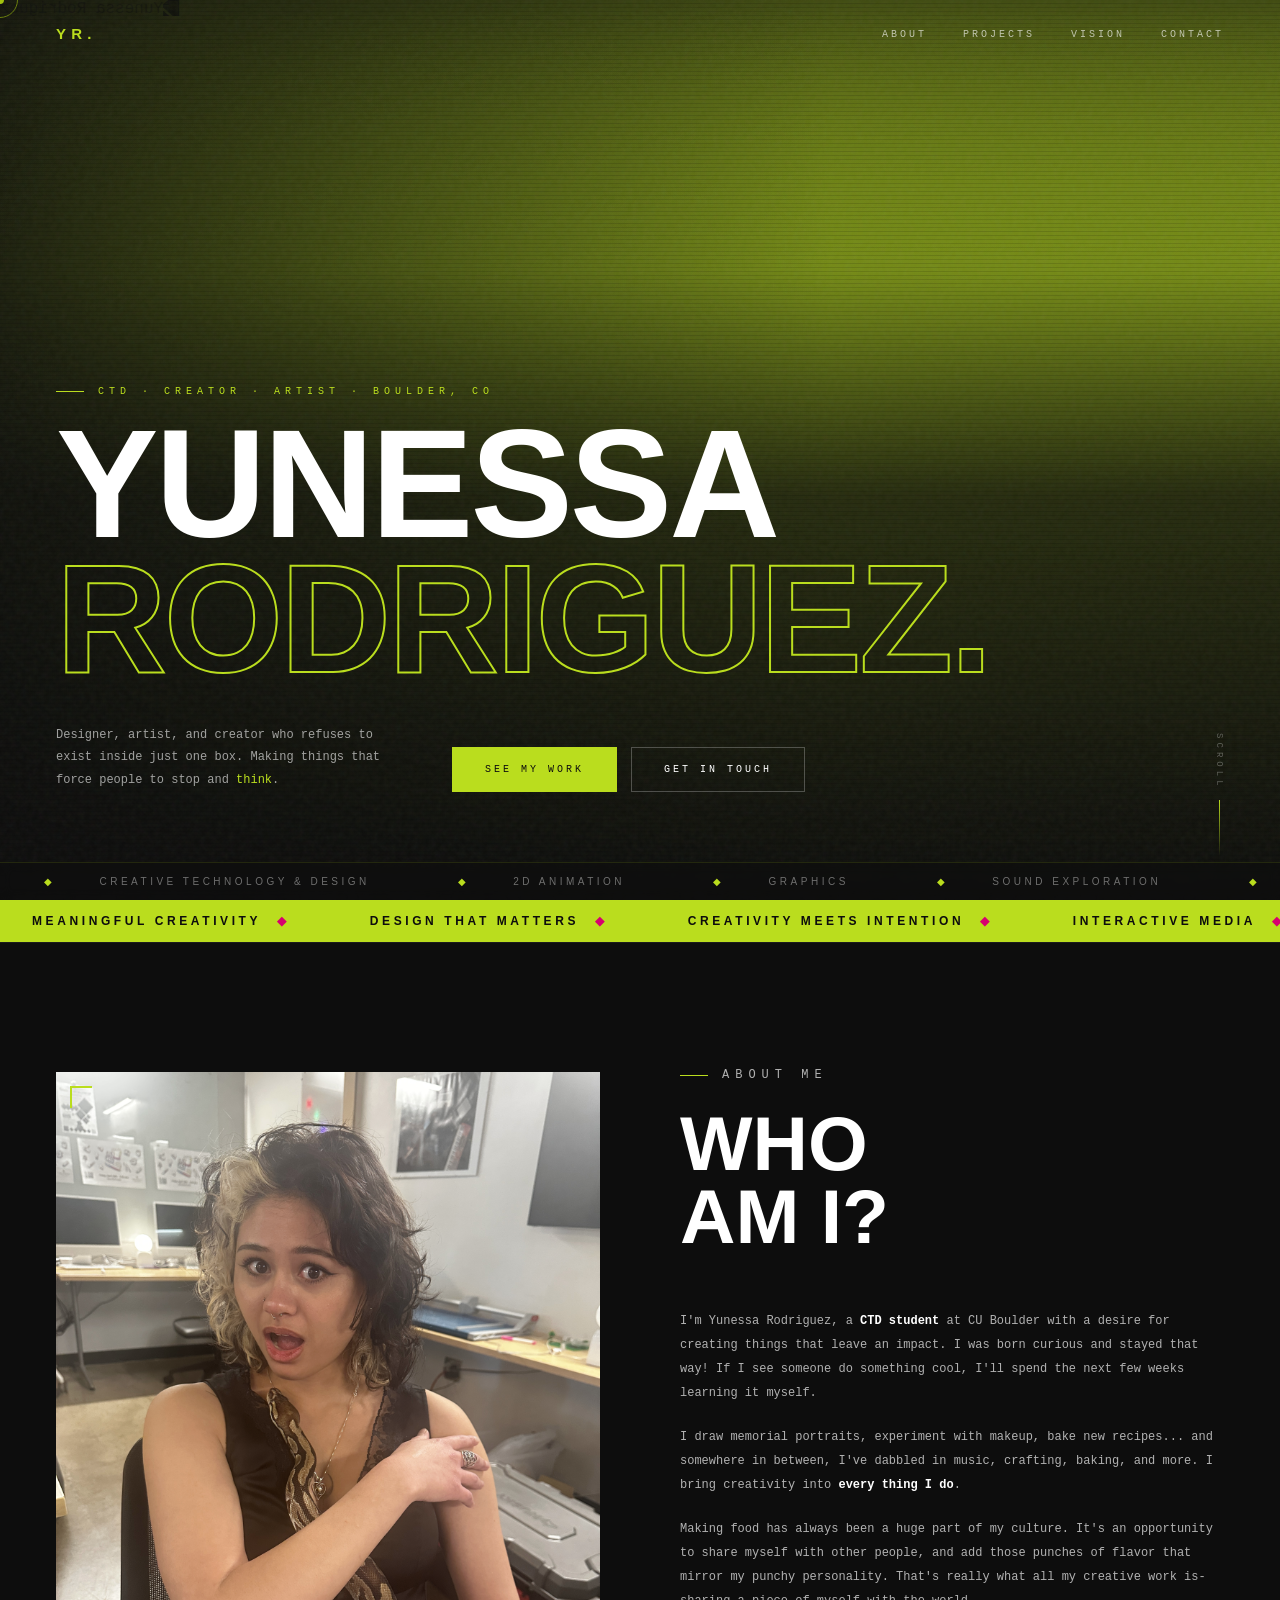
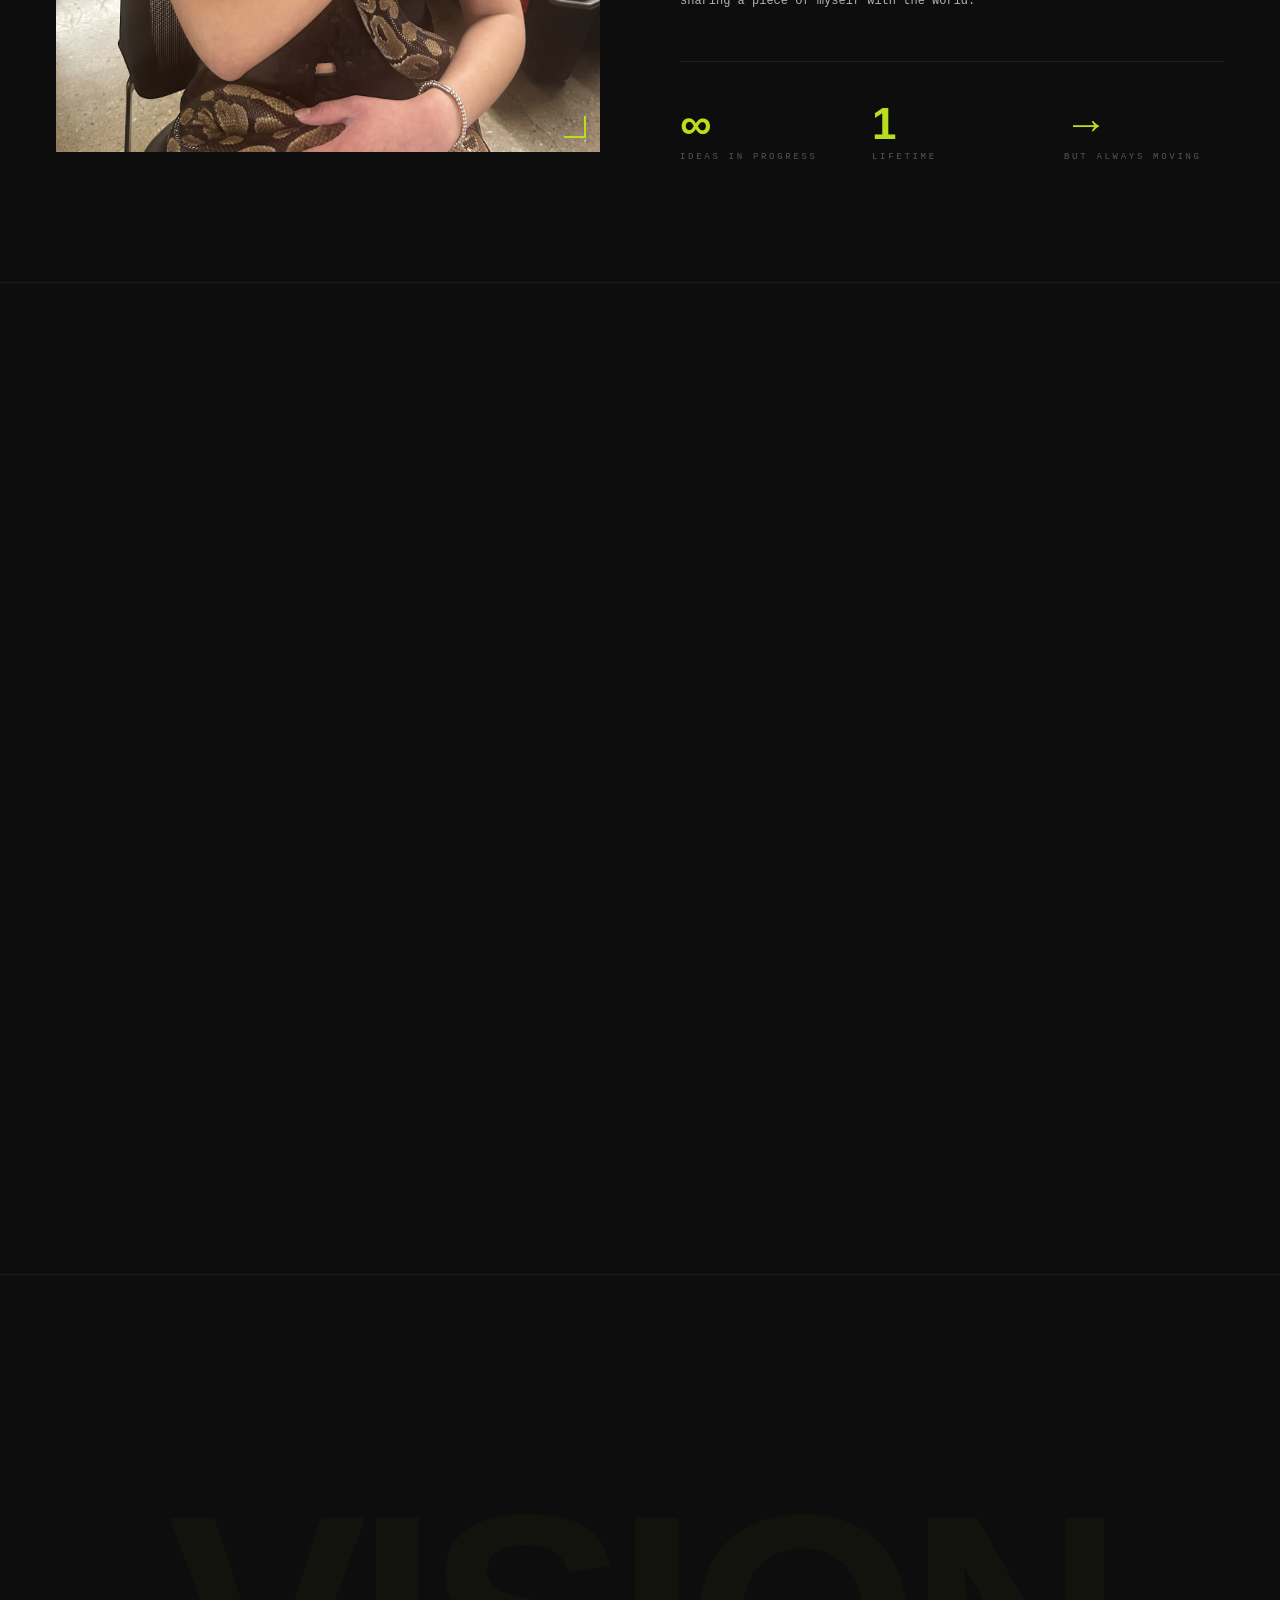
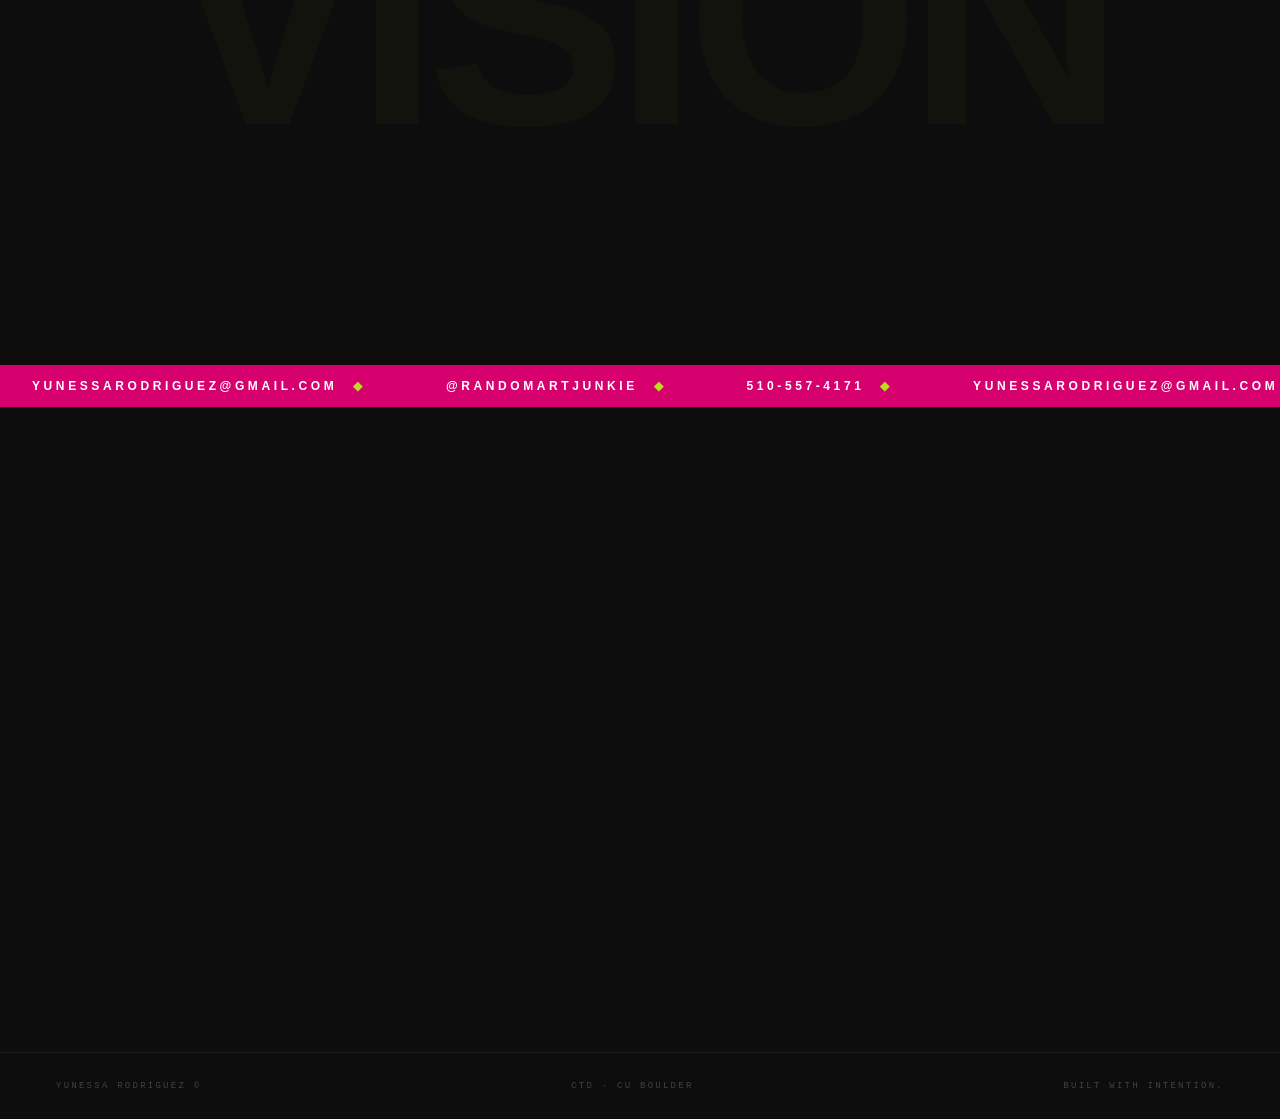
==== index.html @ cd049c71 "fix" ====
<!DOCTYPE html>
<html lang="en">
<head>
  <meta charset="UTF-8"/>
  <meta name="viewport" content="width=device-width, initial-scale=1.0"/>
  <title>YUNESSA.</title>
  <link rel="stylesheet" href="https://use.typekit.net/gbq3omn.css">
  <link rel="stylesheet" href="styles.css">
</head>
<body>

  <div class="cursor-dot" id="cursorDot"></div>
  <div class="cursor-ring" id="cursorRing"></div>

  <nav id="mainNav">
    <a href="#hero" class="nav-logo">YR.</a>
    <ul class="nav-links">
      <li><a href="#about">About</a></li>
      <li><a href="projects.html">Projects</a></li>
      <li><a href="#goals">Vision</a></li>
      <li><a href="#contact">Contact</a></li>
    </ul>
  </nav>

  <!-- HERO -->
  <section id="hero">
    <div class="hero-bg">
      <img src="me/mountain.jpeg" alt="Yunessa Rodriguez" />
    </div>
    <div class="hero-scanlines"></div>
    <div class="hero-grain"></div>
    <div class="hero-content">
      <p class="hero-eyebrow">CTD · Creator · Artist · Boulder, CO</p>
      <h1 class="hero-name">
        YUNESSA<span class="outline">RODRIGUEZ.</span>
      </h1>
      <div class="hero-sub">
        <p class="hero-desc">
          Designer, artist, and creator who refuses to exist inside just one box.
          Making things that force people to stop and <em>think</em>.
        </p>
        <div class="hero-ctas">
          <a href="#interests" class="btn btn-primary"><span>See My Work</span></a>
          <a href="#contact" class="btn btn-secondary"><span>Get In Touch</span></a>
        </div>
      </div>
    </div>
    <div class="scroll-hint">
      <span>Scroll</span>
      <div class="scroll-line"></div>
    </div>
    <div class="ticker-wrap">
      <div class="ticker">
        <span class="ticker-item"><span class="dot">◆</span>Creative Technology &amp; Design</span>
        <span class="ticker-item"><span class="dot">◆</span>2D Animation</span>
        <span class="ticker-item"><span class="dot">◆</span>Graphics</span>
        <span class="ticker-item"><span class="dot">◆</span>Sound Exploration</span>
        <span class="ticker-item"><span class="dot">◆</span>3D Modeling</span>
        <span class="ticker-item"><span class="dot">◆</span>Digital Art</span>
        <span class="ticker-item"><span class="dot">◆</span>Traditional Art</span>
        <span class="ticker-item"><span class="dot">◆</span>Web Design</span>
        <span class="ticker-item"><span class="dot">◆</span>Creative Technology &amp; Design</span>
        <span class="ticker-item"><span class="dot">◆</span>2D Animation</span>
        <span class="ticker-item"><span class="dot">◆</span>Graphics</span>
        <span class="ticker-item"><span class="dot">◆</span>Sound Exploration</span>
        <span class="ticker-item"><span class="dot">◆</span>3D Modeling</span>
        <span class="ticker-item"><span class="dot">◆</span>Digital Art</span>
        <span class="ticker-item"><span class="dot">◆</span>Traditional Art</span>
        <span class="ticker-item"><span class="dot">◆</span>Web Design</span>
      </div>
    </div>
  </section>

  <!-- MARQUEE -->
  <div class="marquee-divider">
    <div class="marquee-track">
      <span class="marquee-item">Meaningful Creativity<span class="sep">◆</span></span>
      <span class="marquee-item">Design that Matters<span class="sep">◆</span></span>
      <span class="marquee-item">Creativity meets Intention<span class="sep">◆</span></span>
      <span class="marquee-item">Interactive Media<span class="sep">◆</span></span>
      <span class="marquee-item">Art with Purpose<span class="sep">◆</span></span>
      <span class="marquee-item">Create, Iterate, Impact<span class="sep">◆</span></span>
      <span class="marquee-item">Meaningful Creativity<span class="sep">◆</span></span>
      <span class="marquee-item">Design that Matters<span class="sep">◆</span></span>
      <span class="marquee-item">Creativity meets Intention<span class="sep">◆</span></span>
      <span class="marquee-item">Interactive Media<span class="sep">◆</span></span>
      <span class="marquee-item">Art with Purpose<span class="sep">◆</span></span>
      <span class="marquee-item">Create, Iterate, Impact<span class="sep">◆</span></span>
    </div>
  </div>

  <!-- ABOUT -->
  <section id="about">
    <div class="about-image-wrap reveal">
      <img src="me/snake.JPG" alt="Yunessa with snake" />
    </div>
    <div class="about-content">
      <p class="section-label reveal">About Me</p>
      <h2 class="section-title reveal">WHO<br>AM I?</h2>
      <p class="reveal reveal-d1">
        I'm Yunessa Rodriguez, a <strong>CTD student</strong> at CU Boulder with a desire for
        creating things that leave an impact. I was born curious and stayed that way! If I see
        someone do something cool, I'll spend the next few weeks learning it myself.
      </p>
      <p class="reveal reveal-d2">
        I draw memorial portraits, experiment with makeup, bake new recipes... and somewhere in
        between, I've dabbled in music, crafting, baking, and more. I bring
        creativity into <strong>every thing I do</strong>.
      </p>
      <p class="reveal reveal-d3">
        Making food has always been a huge part of my culture. It's an opportunity to share myself with
        other people, and add those punches of flavor that mirror my punchy personality. That's really what all my creative work is- sharing a piece of myself
        with the world.
      </p>
      <div class="stat-row reveal reveal-d4">
        <div class="stat"><div class="stat-num">∞</div><div class="stat-label">Ideas in Progress</div></div>
        <div class="stat"><div class="stat-num">1</div><div class="stat-label">Lifetime</div></div>
        <div class="stat"><div class="stat-num">→</div><div class="stat-label">But Always Moving</div></div>
      </div>
    </div>
  </section>

  <!-- INTERESTS -->
  <section id="interests">
    <p class="section-label reveal">Interests &amp; Work</p>
    <h2 class="section-title reveal">WHAT<br>I DO.</h2>
  </section>
  <div class="interests-grid">
    <div class="interest-card wide reveal">
      <img src="me/mountain.jpeg" alt="Hiking" />
      <span class="interest-num">01</span>
      <div class="interest-overlay">
        <span class="interest-tag">Outdoors</span>
        <div class="interest-title">Outdoor &amp; Exploration</div>
        <div class="interest-desc">Living in Colorado makes it impossible not to love the outdoors. Always finding new trails and hidden spots.</div>
      </div>
    </div>
    <div class="interest-card reveal reveal-d1">
      <img src="projects/polaroid-portrait.jpeg" alt="Portrait" />
      <span class="interest-num">02</span>
      <div class="interest-overlay">
        <span class="interest-tag">Fine Art</span>
        <div class="interest-title">Visual Art &amp; Painting</div>
        <div class="interest-desc">I draw memorial portraits. I love bringing back the living presence of those who are gone, captured detail by detail.</div>
      </div>
    </div>
    <div class="interest-card reveal">
      <img src="projects/floating.jpg" alt="Design" />
      <span class="interest-num">03</span>
      <div class="interest-overlay">
        <span class="interest-tag">Creative Technology</span>
        <div class="interest-title">Design &amp; CTD</div>
        <div class="interest-desc">CTD isn't just about creation, it's also about impact. That combination is exactly what drives me forward.</div>
      </div>
    </div>
    <div class="interest-card wide reveal reveal-d1">
      <img src="projects/Snowflakes.jpg" alt="Everything else" />
      <span class="interest-num">04</span>
      <div class="interest-overlay">
        <span class="interest-tag">All The Fun Stuff</span>
        <div class="interest-title">Everything Else</div>
        <div class="interest-desc">Best believe if my task is to create the perfect cookie, I will research every ingredient and what they do 
          to get it just right. (Which I did)</div>
      </div>
    </div>
  </div>

  <!-- GOALS -->
  <section id="goals">
    <div class="goals-watermark">VISION</div>
    <div class="goals-inner">
      <div>
        <p class="section-label reveal">Vision &amp; Goals</p>
        <h2 class="goals-quote reveal"><em>Create</em><br>things<br>that make<br>people<br><em>think.</em></h2>
      </div>
      <div>
        <div class="accordion reveal reveal-d1">
          <div class="acc-item open">
            <div class="acc-header" onclick="toggleAcc(this)">
              <span class="acc-title">What Even is Success?</span>
              <span class="acc-icon">+</span>
            </div>
            <div class="acc-body">
              <div class="acc-body-inner">
                Since I was young, I struggled heavily with my mental health. Goal setting felt
                impossible when I couldn't even picture the next day. Living in that headspace forced
                me to make <strong>smaller goals for myself every day</strong> rather than trying to piece
                together the bigger picture. Slowly the picture starts to form itself, much like my art.
              </div>
            </div>
          </div>
          <div class="acc-item">
            <div class="acc-header" onclick="toggleAcc(this)">
              <span class="acc-title">Proving What's Possible</span>
              <span class="acc-icon">+</span>
            </div>
            <div class="acc-body">
              <div class="acc-body-inner">
                I recognize there are millions of people on the same boat as me. More than anything,
                I want to prove that we are <strong>capable of being more</strong> than how our health
                defines us. Our stories are worth telling, and our work deserves to be seen.
              </div>
            </div>
          </div>
          <div class="acc-item">
            <div class="acc-header" onclick="toggleAcc(this)">
              <span class="acc-title">Why CTD?</span>
              <span class="acc-icon">+</span>
            </div>
            <div class="acc-body">
              <div class="acc-body-inner">
                I want to <em>create</em> anything and everything in this lifetime that forces people
                to turn their head for a moment and <em>think</em>. CTD has the perfect framework of a
                strong focus on both creation <strong>and impact</strong>. I can't picture only doing
                one thing during this lifetime, and I don't have to.
              </div>
            </div>
          </div>
        </div>
        <div class="goals-cta reveal reveal-d2">
          <a href="#contact" class="btn btn-primary"><span>Let's Connect</span></a>
          <a href="projects.html" class="btn btn-secondary"><span>See My Work</span></a>
        </div>
      </div>
    </div>
  </section>

  <!-- MARQUEE PINK -->
  <div class="marquee-divider pink">
    <div class="marquee-track">
      <span class="marquee-item">yunessarodriguez@gmail.com<span class="sep">◆</span></span>
      <span class="marquee-item">@randomartjunkie<span class="sep">◆</span></span>
      <span class="marquee-item">510-557-4171<span class="sep">◆</span></span>
      <span class="marquee-item">yunessarodriguez@gmail.com<span class="sep">◆</span></span>
      <span class="marquee-item">@randomartjunkie<span class="sep">◆</span></span>
      <span class="marquee-item">510-557-4171<span class="sep">◆</span></span>
    </div>
  </div>

  <!-- CONTACT -->
  <section id="contact">
    <p class="section-label reveal" style="justify-content:center;">Let's Talk</p>
    <h2 class="contact-big reveal">GET IN<br><span>TOUCH.</span></h2>
    <div class="contact-links">
      <a href="https://www.instagram.com/randomartjunkie/" class="contact-link reveal">
        <div class="contact-icon">IG</div>
        @randomartjunkie
      </a>
      <a href="mailto:yunessarodriguez@gmail.com" class="contact-link reveal reveal-d1">
        <div class="contact-icon">✉</div>
        Email Me
      </a>
      <a href="tel:5105574171" class="contact-link reveal reveal-d2">
        <div class="contact-icon">☎</div>
        510-557-4171
      </a>
    </div>
  </section>

  <!-- LIGHTBOX -->
  <div class="lightbox" id="lightbox">
    <div class="lightbox-close" id="lightboxClose">✕</div>
    <img id="lightboxImg" class="lightbox-media" src="" alt="" style="display:none;" />
    <video id="lightboxVid" class="lightbox-video" style="display:none;" playsinline controls></video>
    <div class="lightbox-caption" id="lightboxCaption"></div>
    <button class="lightbox-sound" id="lightboxSound">🔇 Muted</button>
  </div>

  <footer>
    <span>Yunessa Rodriguez ©</span>
    <span>CTD · CU Boulder</span>
    <span>Built with intention.</span>
  </footer>

  <script>
    const dot=document.getElementById('cursorDot'), ring=document.getElementById('cursorRing');
    let mx=0,my=0,rx=0,ry=0;
    document.addEventListener('mousemove',e=>{mx=e.clientX;my=e.clientY;dot.style.left=mx+'px';dot.style.top=my+'px';});
    (function animRing(){rx+=(mx-rx)*0.11;ry+=(my-ry)*0.11;ring.style.left=rx+'px';ring.style.top=ry+'px';requestAnimationFrame(animRing);})();
    document.querySelectorAll('a,button,.interest-card,.acc-header').forEach(el=>{
      el.addEventListener('mouseenter',()=>ring.classList.add('hover'));
      el.addEventListener('mouseleave',()=>ring.classList.remove('hover'));
    });
    const nav=document.getElementById('mainNav');
    window.addEventListener('scroll',()=>nav.classList.toggle('scrolled',scrollY>60),{passive:true});
    const obs=new IntersectionObserver(entries=>{
      entries.forEach(e=>{if(e.isIntersecting){e.target.classList.add('visible');obs.unobserve(e.target);}});
    },{threshold:0.1});
    document.querySelectorAll('.reveal').forEach(el=>obs.observe(el));
    function toggleAcc(header){
      const item=header.parentElement, wasOpen=item.classList.contains('open');
      document.querySelectorAll('.acc-item.open').forEach(i=>i.classList.remove('open'));
      if(!wasOpen)item.classList.add('open');
    }
    // ── Lightbox ──
    const lightbox=document.getElementById('lightbox');
    const lightboxImg=document.getElementById('lightboxImg');
    const lightboxVid=document.getElementById('lightboxVid');
    const lightboxCaption=document.getElementById('lightboxCaption');
    const lightboxSound=document.getElementById('lightboxSound');

    function openLightboxImg(src,label){
      lightboxImg.src=src; lightboxImg.style.display='block';
      lightboxVid.style.display='none'; lightboxVid.pause();
      lightboxSound.classList.remove('visible');
      lightboxCaption.textContent=label||'';
      lightbox.classList.add('open'); document.body.style.overflow='hidden';
    }
    function openLightboxVideo(src,label){
      lightboxVid.src=src; lightboxVid.muted=true;
      lightboxVid.style.display='block'; lightboxVid.play();
      lightboxImg.style.display='none';
      lightboxSound.classList.add('visible');
      lightboxSound.textContent='🔇 Muted';
      lightboxCaption.textContent=label||'';
      lightbox.classList.add('open'); document.body.style.overflow='hidden';
    }
    function closeLightbox(){
      lightbox.classList.remove('open');
      lightboxVid.pause(); lightboxVid.src=''; lightboxImg.src='';
      document.body.style.overflow='';
    }
    lightboxSound.addEventListener('click',e=>{
      e.stopPropagation();
      lightboxVid.muted=!lightboxVid.muted;
      lightboxSound.textContent=lightboxVid.muted?'🔇 Muted':'🔊 Sound On';
    });

    // interest cards
    document.querySelectorAll('.interest-card').forEach(card=>{
      card.addEventListener('click',()=>{
        const img=card.querySelector('img');
        const label=card.querySelector('.interest-title')?.textContent||'';
        if(img) openLightboxImg(img.src, label);
      });
    });

    document.getElementById('lightboxClose').addEventListener('click',closeLightbox);
    lightbox.addEventListener('click',e=>{if(e.target===lightbox)closeLightbox();});
    document.addEventListener('keydown',e=>{if(e.key==='Escape')closeLightbox();});

    document.addEventListener('mousemove',e=>{
      const g=document.querySelector('.hero-grain');
      if(!g)return;
      g.style.transform=`translate(${(e.clientX/innerWidth-0.5)*14}px,${(e.clientY/innerHeight-0.5)*14}px)`;
    });
  </script>
</body>
</html>
---- styles.css ----
/* ═══════════════════════════════════════
   YUNESSA RODRIGUEZ — PORTFOLIO STYLES
   styles.css
═══════════════════════════════════════ */

:root {
  --acid: #badd1e;
  --pink: #D7006F;
  --blue: #1E1EFA;
  --black: #0D0D0D;
  --white: #FFFFFF;
}

*, *::before, *::after { box-sizing: border-box; margin: 0; padding: 0; }
html { scroll-behavior: smooth; }

body {
  background: var(--black);
  color: var(--white);
  font-family: "fantabular-sans-mvb", monospace;
  font-weight: 400;
  cursor: none;
  overflow-x: hidden;
}

/* ══════════════════════════════
   CURSOR
══════════════════════════════ */
.cursor-dot {
  width: 8px; height: 8px;
  background: var(--acid); border-radius: 50%;
  position: fixed; top: 0; left: 0;
  pointer-events: none; z-index: 9999;
  transform: translate(-50%,-50%);
  mix-blend-mode: difference;
}
.cursor-ring {
  width: 36px; height: 36px;
  border: 1.5px solid var(--acid); border-radius: 50%;
  position: fixed; top: 0; left: 0;
  pointer-events: none; z-index: 9998;
  transform: translate(-50%,-50%);
  transition: width 0.3s, height 0.3s, border-color 0.2s, opacity 0.2s;
  opacity: 0.6;
  mix-blend-mode: difference;
}
.cursor-ring.hover { width: 64px; height: 64px; border-color: var(--pink); opacity: 1; }

/* ══════════════════════════════
   NAV
══════════════════════════════ */
nav {
  position: fixed; top: 0; left: 0; right: 0; z-index: 200;
  display: flex; justify-content: space-between; align-items: center;
  padding: 24px 56px;
  transition: background 0.4s, padding 0.3s;
}
nav.scrolled {
  background: rgba(13,13,13,0.92);
  backdrop-filter: blur(14px);
  padding: 14px 56px;
  border-bottom: 1px solid rgba(186,221,30,0.1);
}
.nav-logo {
  font-family: kallisto, sans-serif; font-weight: 900; font-size: 15px;
  letter-spacing: 0.35em; color: var(--acid); text-decoration: none; text-transform: uppercase;
}
.nav-links { display: flex; gap: 36px; list-style: none; }
.nav-links a {
  color: rgba(255,255,255,0.65); text-decoration: none;
  font-size: 10px; letter-spacing: 0.3em; text-transform: uppercase;
  position: relative; transition: color 0.2s; padding-bottom: 4px;
}
.nav-links a::after {
  content: ''; position: absolute; bottom: 0; left: 0;
  width: 0; height: 1px; background: var(--acid); transition: width 0.3s;
}
.nav-links a:hover,
.nav-links a.active { color: var(--acid); }
.nav-links a:hover::after,
.nav-links a.active::after { width: 100%; }

/* ══════════════════════════════
   SHARED SECTION ELEMENTS
══════════════════════════════ */
.section-label {
  font-size: 9px; letter-spacing: 0.5em; text-transform: uppercase;
  color: var(--acid); margin-bottom: 16px;
  display: flex; align-items: center; gap: 14px;
}
.section-label::before {
  content: ''; width: 28px; height: 1px; background: var(--acid); display: block;
}
.section-title {
  font-family: kallisto, sans-serif;
  font-size: clamp(42px, 6vw, 80px);
  font-weight: 900; line-height: 0.95; text-transform: uppercase; margin-bottom: 56px;
}

/* ══════════════════════════════
   MARQUEE
══════════════════════════════ */
.marquee-divider { overflow: hidden; padding: 14px 0; background: var(--acid); }
.marquee-divider.pink { background: var(--pink); }
.marquee-track { display: flex; width: max-content; animation: ticker 14s linear infinite; }
.marquee-divider.pink .marquee-track { animation-direction: reverse; }
.marquee-item {
  font-family: kallisto, sans-serif; font-size: 12px; font-weight: 900;
  letter-spacing: 0.3em; text-transform: uppercase; color: var(--black);
  padding: 0 32px; white-space: nowrap;
}
.marquee-divider.pink .marquee-item { color: var(--white); }
.marquee-item .sep { color: var(--pink); margin: 0 16px; }
.marquee-divider.pink .marquee-item .sep { color: var(--acid); }

/* ══════════════════════════════
   BUTTONS
══════════════════════════════ */
.btn {
  font-family: "fantabular-sans-mvb", monospace; font-size: 10px;
  letter-spacing: 0.3em; text-transform: uppercase; text-decoration: none;
  padding: 16px 32px; border: 1px solid; transition: all 0.3s ease;
  display: inline-block; position: relative; overflow: hidden;
}
.btn::before {
  content: ''; position: absolute; inset: 0;
  transform: translateX(-101%); transition: transform 0.3s ease;
}
.btn:hover::before { transform: translateX(0); }
.btn span { position: relative; z-index: 1; }
.btn-primary { background: var(--acid); color: var(--black); border-color: var(--acid); }
.btn-primary::before { background: var(--pink); }
.btn-primary:hover { color: var(--white); border-color: var(--pink); }
.btn-secondary { background: transparent; color: var(--white); border-color: rgba(255,255,255,0.25); }
.btn-secondary::before { background: rgba(255,255,255,0.06); }
.btn-secondary:hover { border-color: rgba(255,255,255,0.5); }
.btn-outline { background: transparent; color: var(--white); border-color: rgba(255,255,255,0.25); }
.btn-outline::before { background: rgba(255,255,255,0.05); }
.btn-outline:hover { border-color: rgba(255,255,255,0.5); }

/* ══════════════════════════════
   FOOTER
══════════════════════════════ */
footer {
  border-top: 1px solid rgba(255,255,255,0.06); padding: 28px 56px;
  display: flex; justify-content: space-between; align-items: center;
  font-size: 9px; letter-spacing: 0.25em; text-transform: uppercase;
  color: rgba(255,255,255,0.22);
}

/* ══════════════════════════════
   SCROLL REVEAL
══════════════════════════════ */
.reveal { opacity: 0; transform: translateY(36px); transition: opacity 0.75s ease, transform 0.75s ease; }
.reveal.visible { opacity: 1; transform: none; }
.reveal-d1 { transition-delay: 0.1s; }
.reveal-d2 { transition-delay: 0.2s; }
.reveal-d3 { transition-delay: 0.3s; }
.reveal-d4 { transition-delay: 0.4s; }

/* ══════════════════════════════
   KEYFRAMES
══════════════════════════════ */
@keyframes fadeUp {
  from { opacity: 0; transform: translateY(28px); }
  to   { opacity: 1; transform: none; }
}
@keyframes fadeIn { from { opacity: 0; } to { opacity: 1; } }
@keyframes ticker { from { transform: translateX(0); } to { transform: translateX(-50%); } }

/* ══════════════════════════════
   HERO
══════════════════════════════ */
#hero { position: relative; width: 100%; height: 100vh; overflow: hidden; }

.hero-bg { position: absolute; inset: 0; z-index: 0; isolation: isolate; }

.hero-bg img {
  width: 100%; height: 100%;
  object-fit: cover; object-position: center top;
  animation: heroZoom 12s ease forwards;
  filter: grayscale(100%) brightness(0.55) contrast(1.1);
  transform: scaleX(-1) scale(1.06);
}
@keyframes heroZoom {
  from { transform: scaleX(-1) scale(1.08); }
  to   { transform: scaleX(-1) scale(1.0); }
}

/* green duotone */
.hero-bg::before {
  content: ''; position: absolute; inset: 0; z-index: 1;
  background: var(--acid);
  mix-blend-mode: multiply;
  pointer-events: none;
}
/* dark gradients */
.hero-bg::after {
  content: ''; position: absolute; inset: 0; z-index: 2;
  background:
    linear-gradient(to top,   rgba(13,13,13,1.0) 0%, rgba(13,13,13,0.85) 45%, rgba(13,13,13,0.4) 70%, transparent 100%),
    linear-gradient(to right, rgba(13,13,13,0.85) 0%, transparent 65%),
    linear-gradient(to bottom,rgba(13,13,13,0.7)  0%, transparent 30%);
  pointer-events: none;
}

.hero-scanlines {
  position: absolute; inset: 0; z-index: 3; pointer-events: none;
  background: repeating-linear-gradient(
    to bottom, transparent 0, transparent 3px, rgba(0,0,0,0.12) 3px, rgba(0,0,0,0.12) 4px
  );
}
.hero-grain {
  position: absolute; inset: -40px; z-index: 3; pointer-events: none; opacity: 0.045;
  background-image: url("data:image/svg+xml,%3Csvg viewBox='0 0 200 200' xmlns='http://www.w3.org/2000/svg'%3E%3Cfilter id='n'%3E%3CfeTurbulence type='fractalNoise' baseFrequency='0.85' numOctaves='4' stitchTiles='stitch'/%3E%3C/filter%3E%3Crect width='100%25' height='100%25' filter='url(%23n)'/%3E%3C/svg%3E");
  animation: grainShift 0.6s steps(1) infinite;
}
@keyframes grainShift {
  0%  { transform: translate(0,0); }
  25% { transform: translate(-3%,-2%); }
  50% { transform: translate(2%,3%); }
  75% { transform: translate(3%,-1%); }
}

.hero-content {
  position: relative; z-index: 10; height: 100%;
  display: flex; flex-direction: column; justify-content: flex-end;
  padding: 0 56px 108px; max-width: 980px;
}
.hero-eyebrow {
  font-size: 10px; letter-spacing: 0.5em; text-transform: uppercase;
  color: var(--acid); margin-bottom: 20px;
  opacity: 0; animation: fadeUp 0.8s ease 0.3s forwards;
  display: flex; align-items: center; gap: 14px;
}
.hero-eyebrow::before { content: ''; width: 28px; height: 1px; background: var(--acid); display: block; }
.hero-name {
  font-family: kallisto, sans-serif;
  font-size: clamp(80px, 12vw, 156px);
  font-weight: 900; line-height: 0.88; text-transform: uppercase;
  color: var(--white); opacity: 0; animation: fadeUp 0.9s ease 0.5s forwards;
  letter-spacing: -0.02em;
}
.hero-name .outline {
  display: block;
  -webkit-text-stroke: 2px var(--acid);
  color: transparent;
  transition: color 0.4s, -webkit-text-stroke 0.4s;
}
.hero-name .outline:hover { color: var(--acid); -webkit-text-stroke: 2px transparent; }
.hero-sub {
  display: flex; align-items: flex-end; gap: 56px; margin-top: 36px;
  opacity: 0; animation: fadeUp 0.8s ease 0.8s forwards;
}
.hero-desc { font-size: 12px; line-height: 1.9; max-width: 340px; color: rgba(255,255,255,0.6); }
.hero-desc em { color: var(--acid); font-style: normal; }
.hero-ctas { display: flex; gap: 14px; flex-shrink: 0; }

.scroll-hint {
  position: absolute; bottom: 44px; right: 56px; z-index: 10;
  display: flex; flex-direction: column; align-items: center; gap: 10px;
  opacity: 0; animation: fadeIn 1s ease 1.5s forwards;
}
.scroll-hint span {
  font-size: 9px; letter-spacing: 0.45em; text-transform: uppercase;
  color: rgba(255,255,255,0.3); writing-mode: vertical-rl;
}
.scroll-line {
  width: 1px; height: 56px;
  background: linear-gradient(to bottom, var(--acid), transparent);
  animation: scrollPulse 2.2s ease infinite;
}
@keyframes scrollPulse {
  0%,100% { opacity:1; transform:scaleY(1); transform-origin:top; }
  50%      { opacity:0.25; transform:scaleY(0.4); transform-origin:top; }
}

.ticker-wrap {
  position: absolute; bottom: 0; left: 0; right: 0;
  overflow: hidden; z-index: 10; padding: 13px 0;
  border-top: 1px solid rgba(186,221,30,0.12);
  background: rgba(13,13,13,0.55); backdrop-filter: blur(6px);
}
.ticker { display: flex; width: max-content; animation: ticker 24s linear infinite; }
.ticker-item {
  font-family: kallisto, sans-serif; font-size: 10px;
  letter-spacing: 0.35em; text-transform: uppercase;
  color: rgba(255,255,255,0.4); padding: 0 44px; white-space: nowrap;
}
.ticker-item .dot { color: var(--acid); margin-right: 44px; }

/* ══════════════════════════════
   ABOUT
══════════════════════════════ */
#about {
  display: grid; grid-template-columns: 1fr 1fr; gap: 80px; align-items: center;
  padding: 120px 56px; border-top: 1px solid rgba(255,255,255,0.06);
}
.about-image-wrap { position: relative; overflow: hidden; }
.about-image-wrap img {
  width: 100%; aspect-ratio: 4/5; object-fit: cover; object-position: center top;
  display: block; transition: transform 0.6s ease, filter 0.5s; filter: grayscale(15%);
}
.about-image-wrap:hover img { transform: scale(1.03); filter: grayscale(0%); }
.about-image-wrap::before, .about-image-wrap::after {
  content: ''; position: absolute; width: 22px; height: 22px; z-index: 2; pointer-events: none;
}
.about-image-wrap::before { top: 14px; left: 14px; border-top: 2px solid var(--acid); border-left: 2px solid var(--acid); }
.about-image-wrap::after  { bottom: 14px; right: 14px; border-bottom: 2px solid var(--acid); border-right: 2px solid var(--acid); }
.about-content p { font-size: 12px; line-height: 2; color: rgba(255,255,255,0.68); margin-bottom: 20px; }
.about-content p strong { color: var(--white); }
.stat-row { display: flex; gap: 32px; margin-top: 48px; padding-top: 40px; border-top: 1px solid rgba(255,255,255,0.08); }
.stat { flex: 1; }
.stat-num { font-family: kallisto, sans-serif; font-size: 44px; font-weight: 900; color: var(--acid); line-height: 1; }
.stat-label { font-size: 9px; letter-spacing: 0.3em; text-transform: uppercase; color: rgba(255,255,255,0.3); margin-top: 6px; }

/* ══════════════════════════════
   INTERESTS
══════════════════════════════ */
#interests { padding: 120px 56px 0; border-top: 1px solid rgba(255,255,255,0.06); }
.interests-grid {
  display: grid;
  grid-template-columns: repeat(3, 1fr);
  grid-template-rows: 320px 320px;
  gap: 3px;
}
.interest-card { position: relative; overflow: hidden; background: #0e0e0e; }
.interest-card.wide { grid-column: span 2; }
.interest-card img {
  width: 100%; height: 100%; object-fit: cover;
  transition: transform 0.7s cubic-bezier(0.25,0.46,0.45,0.94), filter 0.5s;
  filter: grayscale(55%) brightness(0.5);
}
.interest-card:hover img { transform: scale(1.06); filter: grayscale(0%) brightness(0.72); }
.interest-overlay {
  position: absolute; inset: 0;
  display: flex; flex-direction: column; justify-content: flex-end;
  padding: 32px;
  background: linear-gradient(to top, rgba(13,13,13,0.95) 0%, rgba(13,13,13,0.25) 55%, transparent 100%);
}
.interest-tag {
  font-size: 9px; letter-spacing: 0.4em; text-transform: uppercase; color: var(--acid);
  margin-bottom: 8px; transform: translateY(4px); transition: transform 0.3s;
}
.interest-card:hover .interest-tag { transform: translateY(0); }
.interest-title {
  font-family: kallisto, sans-serif; font-size: 22px; font-weight: 900;
  text-transform: uppercase; line-height: 1.05;
}
.interest-desc {
  font-size: 11px; line-height: 1.75; color: rgba(255,255,255,0.58);
  margin-top: 10px; max-height: 0; overflow: hidden; opacity: 0;
  transition: max-height 0.5s cubic-bezier(0.25,0.46,0.45,0.94), opacity 0.35s;
}
.interest-card:hover .interest-desc { max-height: 110px; opacity: 1; }
.interest-num {
  position: absolute; top: 18px; right: 22px;
  font-family: kallisto, sans-serif; font-size: 52px; font-weight: 900;
  color: rgba(255,255,255,0.05); line-height: 1; pointer-events: none; transition: color 0.4s;
}
.interest-card:hover .interest-num { color: rgba(186,221,30,0.1); }

/* ══════════════════════════════
   GOALS
══════════════════════════════ */
#goals {
  padding: 140px 56px; border-top: 1px solid rgba(255,255,255,0.06);
  position: relative; overflow: hidden;
}
.goals-watermark {
  position: absolute; font-family: kallisto, sans-serif;
  font-size: clamp(130px, 24vw, 300px); font-weight: 900;
  top: 50%; left: 50%; transform: translate(-50%,-50%);
  color: rgba(186,221,30,0.025); text-transform: uppercase;
  white-space: nowrap; pointer-events: none; letter-spacing: -0.04em; user-select: none;
}
.goals-inner {
  display: grid; grid-template-columns: 1fr 2fr; gap: 96px;
  align-items: start; position: relative; z-index: 1;
}
.goals-quote {
  font-family: kallisto, sans-serif; font-size: clamp(30px, 3.5vw, 52px);
  font-weight: 900; line-height: 1.05; text-transform: uppercase;
}
.goals-quote em { color: var(--acid); font-style: normal; }
.acc-item { border-top: 1px solid rgba(255,255,255,0.1); }
.acc-item:last-child { border-bottom: 1px solid rgba(255,255,255,0.1); }
.acc-header {
  display: flex; justify-content: space-between; align-items: center;
  padding: 22px 0; cursor: pointer; user-select: none; transition: color 0.2s;
}
.acc-header:hover { color: var(--acid); }
.acc-title {
  font-family: kallisto, sans-serif; font-size: 13px; font-weight: 700;
  letter-spacing: 0.1em; text-transform: uppercase;
}
.acc-icon { font-size: 22px; color: var(--acid); transition: transform 0.35s ease; line-height: 1; }
.acc-item.open .acc-icon { transform: rotate(45deg); }
.acc-body { max-height: 0; overflow: hidden; transition: max-height 0.45s cubic-bezier(0.25,0.46,0.45,0.94); }
.acc-item.open .acc-body { max-height: 260px; }
.acc-body-inner { padding-bottom: 24px; font-size: 12px; line-height: 1.9; color: rgba(255,255,255,0.62); }
.acc-body-inner strong { color: var(--white); }
.acc-body-inner em { color: var(--acid); font-style: normal; }
.goals-cta { margin-top: 48px; display: flex; gap: 16px; }

/* ══════════════════════════════
   CONTACT
══════════════════════════════ */
#contact { border-top: 1px solid rgba(255,255,255,0.06); padding: 120px 56px; text-align: center; }
.contact-big {
  font-family: kallisto, sans-serif;
  font-size: clamp(56px, 10vw, 140px); font-weight: 900;
  text-transform: uppercase; line-height: 0.88; margin-bottom: 72px; letter-spacing: -0.02em;
}
.contact-big span { color: var(--acid); }
.contact-links { display: flex; justify-content: center; gap: 64px; flex-wrap: wrap; }
.contact-link {
  color: var(--white); text-decoration: none; font-size: 10px;
  letter-spacing: 0.3em; text-transform: uppercase;
  display: flex; flex-direction: column; align-items: center; gap: 14px;
  transition: color 0.25s;
}
.contact-link:hover { color: var(--acid); }
.contact-icon {
  width: 56px; height: 56px; border: 1px solid rgba(255,255,255,0.15);
  display: flex; align-items: center; justify-content: center;
  font-size: 15px; font-family: kallisto, sans-serif; font-weight: 700;
  transition: border-color 0.25s, background 0.25s, transform 0.3s;
}
.contact-link:hover .contact-icon {
  border-color: var(--acid); background: rgba(186,221,30,0.08); transform: translateY(-5px);
}

/* ══════════════════════════════
   PROJECTS PAGE — PAGE HEADER
══════════════════════════════ */
.page-header {
  padding: 160px 56px 80px;
  border-bottom: 1px solid rgba(255,255,255,0.06);
  position: relative; overflow: hidden;
}
.page-header-bg {
  position: absolute; font-family: kallisto, sans-serif;
  font-size: clamp(100px, 18vw, 240px); font-weight: 900;
  top: 50%; left: 50%; transform: translate(-50%,-50%);
  color: rgba(186,221,30,0.025); text-transform: uppercase;
  white-space: nowrap; pointer-events: none; user-select: none;
}
.page-header-inner { position: relative; z-index: 1; }
.page-eyebrow {
  font-size: 9px; letter-spacing: 0.5em; text-transform: uppercase;
  color: var(--acid); margin-bottom: 16px;
  display: flex; align-items: center; gap: 14px;
  opacity: 0; animation: fadeUp 0.7s ease 0.2s forwards;
}
.page-eyebrow::before { content: ''; width: 28px; height: 1px; background: var(--acid); display: block; }
.page-title {
  font-family: kallisto, sans-serif;
  font-size: clamp(56px, 9vw, 120px); font-weight: 900;
  line-height: 0.9; text-transform: uppercase; letter-spacing: -0.02em;
  opacity: 0; animation: fadeUp 0.8s ease 0.4s forwards;
}
.page-title span { color: var(--acid); }
.page-desc {
  font-size: 12px; line-height: 1.9; max-width: 480px;
  color: rgba(255,255,255,0.55); margin-top: 32px;
  opacity: 0; animation: fadeUp 0.7s ease 0.6s forwards;
}

/* ══════════════════════════════
   PROJECTS PAGE — FEATURED VIDEO
══════════════════════════════ */
#visualizer { padding: 100px 56px; border-bottom: 1px solid rgba(255,255,255,0.06); }
.featured-header { display: flex; justify-content: space-between; align-items: flex-end; margin-bottom: 32px; }
.featured-title {
  font-family: kallisto, sans-serif; font-size: clamp(28px, 4vw, 52px);
  font-weight: 900; text-transform: uppercase; line-height: 0.95;
}
.featured-title span { color: var(--acid); }
.featured-tag {
  font-size: 12px; letter-spacing: 0.4em; text-transform: uppercase;
  color: var(--black); background: var(--acid); padding: 6px 14px; align-self: flex-end;
}
.featured-video-wrap {
  position: relative; width: 100%; aspect-ratio: 16/9;
  background: #000; overflow: hidden; cursor: pointer;
}
.featured-video-wrap video { width: 100%; height: 100%; object-fit: cover; display: block; filter: brightness(0.33) contrast(1.1); }
.sound-toggle {
  position: absolute; bottom: 24px; right: 24px; z-index: 10;
  background: rgba(13,13,13,0.8); backdrop-filter: blur(8px);
  border: 1px solid rgba(186,221,30,0.3);
  color: var(--acid); font-family: "fantabular-sans-mvb", monospace;
  font-size: 10px; letter-spacing: 0.3em; text-transform: uppercase;
  padding: 10px 20px; cursor: pointer;
  transition: background 0.2s, border-color 0.2s;
  display: flex; align-items: center; gap: 10px;
}
.sound-toggle:hover { background: rgba(186,221,30,0.1); border-color: var(--acid); }
.sound-icon { font-size: 14px; }
.unmute-hint {
  position: absolute; top: 50%; left: 50%; transform: translate(-50%,-50%);
  z-index: 10; text-align: center; pointer-events: none;
  opacity: 1; transition: opacity 0.5s;
}
.unmute-hint.hidden { opacity: 0; }
.unmute-circle {
  width: 80px; height: 80px; border: 1px solid rgba(255,255,255,0.2);
  border-radius: 50%; display: flex; align-items: center; justify-content: center;
  margin: 0 auto 12px; backdrop-filter: blur(4px); background: rgba(13,13,13,0.5);
  animation: pulseRing 2s ease infinite;
}
.unmute-circle svg { width: 28px; height: 28px; fill: var(--acid); }
.unmute-text { font-size: 9px; letter-spacing: 0.4em; text-transform: uppercase; color: rgba(255,255,255,0.5); }
@keyframes pulseRing {
  0%,100% { box-shadow: 0 0 0 0 rgba(186,221,30,0.3); }
  50%      { box-shadow: 0 0 0 16px rgba(186,221,30,0); }
}
.featured-meta {
  display: grid; grid-template-columns: 1fr 1fr 1fr; gap: 0;
  border: 1px solid rgba(255,255,255,0.08); border-top: none;
}
.meta-item { padding: 24px 32px; border-right: 1px solid rgba(255,255,255,0.08); }
.meta-item:last-child { border-right: none; }
.meta-label { font-size: 9px; letter-spacing: 0.4em; text-transform: uppercase; color: rgba(255,255,255,0.3); margin-bottom: 8px; }
.meta-value { font-family: kallisto, sans-serif; font-size: 14px; font-weight: 700; }

/* ══════════════════════════════
   PROJECTS PAGE — GRID
══════════════════════════════ */
#projects { padding: 100px 56px; border-bottom: 1px solid rgba(255,255,255,0.06); }
.projects-grid { display: grid; grid-template-columns: repeat(3, 1fr); gap: 2px; }
.project-card { position: relative; overflow: hidden; background: #0e0e0e; aspect-ratio: 4/3; cursor: pointer; }
.project-card.wide { grid-column: span 2; aspect-ratio: 16/7; }
.project-card img, .project-card video {
  width: 100%; height: 100%; object-fit: cover; display: block;
  transition: transform 0.7s cubic-bezier(0.25,0.46,0.45,0.94), filter 0.5s;
  filter: grayscale(30%) brightness(0.6);
}
.project-card:hover img, .project-card:hover video { transform: scale(1.05); filter: grayscale(0%) brightness(0.8); }
.project-overlay {
  position: absolute; inset: 0;
  display: flex; flex-direction: column; justify-content: flex-end; padding: 28px;
  background: linear-gradient(to top, rgba(13,13,13,0.95) 0%, rgba(13,13,13,0.1) 60%, transparent 100%);
}
.project-cat { font-size: 9px; letter-spacing: 0.4em; text-transform: uppercase; color: var(--acid); margin-bottom: 6px; transform: translateY(4px); transition: transform 0.3s; }
.project-card:hover .project-cat { transform: translateY(0); }
.project-name { font-family: kallisto, sans-serif; font-size: 18px; font-weight: 900; text-transform: uppercase; line-height: 1.05; }
.project-desc { font-size: 11px; line-height: 1.7; color: rgba(255,255,255,0.55); margin-top: 8px; max-height: 0; overflow: hidden; opacity: 0; transition: max-height 0.5s ease, opacity 0.3s; }
.project-card:hover .project-desc { max-height: 80px; opacity: 1; }
.project-num { position: absolute; top: 16px; right: 20px; font-family: kallisto, sans-serif; font-size: 44px; font-weight: 900; color: rgba(255,255,255,0.04); pointer-events: none; transition: color 0.4s; }
.project-card:hover .project-num { color: rgba(186,221,30,0.08); }
.play-badge { position: absolute; top: 16px; left: 16px; background: var(--pink); color: var(--white); font-size: 9px; letter-spacing: 0.3em; text-transform: uppercase; padding: 5px 10px; }

/* ══════════════════════════════
   PROJECTS PAGE — MEDIUM SERIES
══════════════════════════════ */
#medium { padding: 100px 56px; border-bottom: 1px solid rgba(255,255,255,0.06); }
.medium-intro { display: grid; grid-template-columns: 1fr 1fr; gap: 80px; align-items: end; margin-bottom: 64px; }
.medium-desc { font-size: 12px; line-height: 2; color: rgba(255,255,255,0.6); }
.medium-desc strong { color: var(--white); }
.medium-grid { display: grid; grid-template-columns: repeat(4, 1fr); gap: 2px; }
.medium-item { position: relative; overflow: hidden; aspect-ratio: 1; background: #0a0a0a; cursor: pointer; }
.medium-item.wide2 { grid-column: span 2; grid-row: span 2; aspect-ratio: 1; }
.medium-item.wide3 { grid-column: span 2; aspect-ratio: 2/1; }
.medium-item img { width: 100%; height: 100%; object-fit: cover; display: block; transition: transform 0.6s ease, filter 0.4s; filter: grayscale(20%) brightness(0.65); }
.medium-item:hover img { transform: scale(1.06); filter: grayscale(0%) brightness(0.85); }
.medium-label {
  position: absolute; bottom: 0; left: 0; right: 0; padding: 16px 18px;
  background: linear-gradient(to top, rgba(13,13,13,0.9) 0%, transparent 100%);
  font-size: 9px; letter-spacing: 0.3em; text-transform: uppercase; color: rgba(255,255,255,0.5);
  transform: translateY(4px); opacity: 0; transition: opacity 0.3s, transform 0.3s;
}
.medium-item:hover .medium-label { opacity: 1; transform: translateY(0); }

/* ══════════════════════════════
   LIGHTBOX
══════════════════════════════ */
.lightbox {
  position: fixed; inset: 0; z-index: 1000;
  background: rgba(13,13,13,0.96); backdrop-filter: blur(12px);
  display: flex; align-items: center; justify-content: center;
  opacity: 0; pointer-events: none; transition: opacity 0.3s;
}
.lightbox.open { opacity: 1; pointer-events: all; }
.lightbox-media { max-width: 88vw; max-height: 88vh; object-fit: contain; display: block; transform: scale(0.95); transition: transform 0.3s; }
.lightbox.open .lightbox-media { transform: scale(1); }
.lightbox-video { max-width: 88vw; max-height: 88vh; width: 80vw; display: block; transform: scale(0.95); transition: transform 0.3s; }
.lightbox.open .lightbox-video { transform: scale(1); }
.lightbox-close { position: absolute; top: 32px; right: 40px; font-family: kallisto, sans-serif; font-size: 28px; font-weight: 900; color: rgba(255,255,255,0.4); cursor: pointer; transition: color 0.2s; line-height: 1; z-index: 10; }
.lightbox-close:hover { color: var(--acid); }
.lightbox-caption { position: absolute; bottom: 32px; left: 50%; transform: translateX(-50%); font-size: 9px; letter-spacing: 0.4em; text-transform: uppercase; color: rgba(255,255,255,0.3); }
.lightbox-sound {
  position: absolute; bottom: 32px; right: 40px; z-index: 10;
  background: rgba(13,13,13,0.8); backdrop-filter: blur(8px);
  border: 1px solid rgba(186,221,30,0.3); color: var(--acid);
  font-family: "fantabular-sans-mvb", monospace;
  font-size: 10px; letter-spacing: 0.3em; text-transform: uppercase;
  padding: 8px 16px; cursor: pointer;
  transition: background 0.2s, border-color 0.2s;
  display: none; align-items: center; gap: 8px;
}
.lightbox-sound.visible { display: flex; }
.lightbox-sound:hover { background: rgba(186,221,30,0.1); border-color: var(--acid); }

/* ══════════════════════════════
   DRAWING PLANS
══════════════════════════════ */
#drawing-plans { padding: 100px 56px; border-bottom: 1px solid rgba(255,255,255,0.06); }
.drawing-intro { display: grid; grid-template-columns: 1fr 1fr; gap: 80px; align-items: end; margin-bottom: 48px; }
.drawing-desc { font-size: 12px; line-height: 2; color: rgba(255,255,255,0.55); }
.drawing-embed { border: 1px solid rgba(186,221,30,0.15); overflow: hidden; }
.drawing-embed iframe { display: block; border: none; background: #111; width: 100%; height: 880px; }

/* ══════════════════════════════
   RESPONSIVE
══════════════════════════════ */
@media (max-width: 900px) {
  nav, nav.scrolled { padding: 20px 28px; }
  #about { grid-template-columns: 1fr; gap: 48px; padding: 80px 28px; }
  .interests-grid { grid-template-columns: 1fr 1fr; grid-template-rows: auto; }
  .interest-card.wide { grid-column: span 2; height: 280px; }
  .goals-inner { grid-template-columns: 1fr; gap: 48px; }
  #interests { padding: 80px 28px 0; }
  #goals, #contact { padding: 80px 28px; }
  .hero-content { padding: 0 28px 100px; }
  .page-header { padding: 120px 28px 60px; }
  #visualizer, #projects, #medium, #drawing-plans { padding: 80px 28px; }
  .projects-grid { grid-template-columns: 1fr 1fr; }
  .project-card.wide { grid-column: span 2; }
  .medium-grid { grid-template-columns: repeat(2, 1fr); }
  .medium-item.wide2 { grid-column: span 2; }
  .medium-intro, .drawing-intro { grid-template-columns: 1fr; gap: 32px; }
  .featured-header { flex-direction: column; align-items: flex-start; gap: 16px; }
  .featured-meta { grid-template-columns: 1fr 1fr; }
  .featured-meta .meta-item:nth-child(2) { border-right: none; }
  footer { padding: 24px 28px; flex-direction: column; gap: 8px; text-align: center; }
}
@media (max-width: 600px) {
  .interests-grid { grid-template-columns: 1fr; }
  .interest-card.wide { grid-column: span 1; height: 260px; }
  .projects-grid { grid-template-columns: 1fr; }
  .project-card.wide { grid-column: span 1; aspect-ratio: 4/3; }
  .medium-grid { grid-template-columns: 1fr 1fr; }
  .nav-links { gap: 16px; }
  .hero-sub { flex-direction: column; gap: 24px; }
}
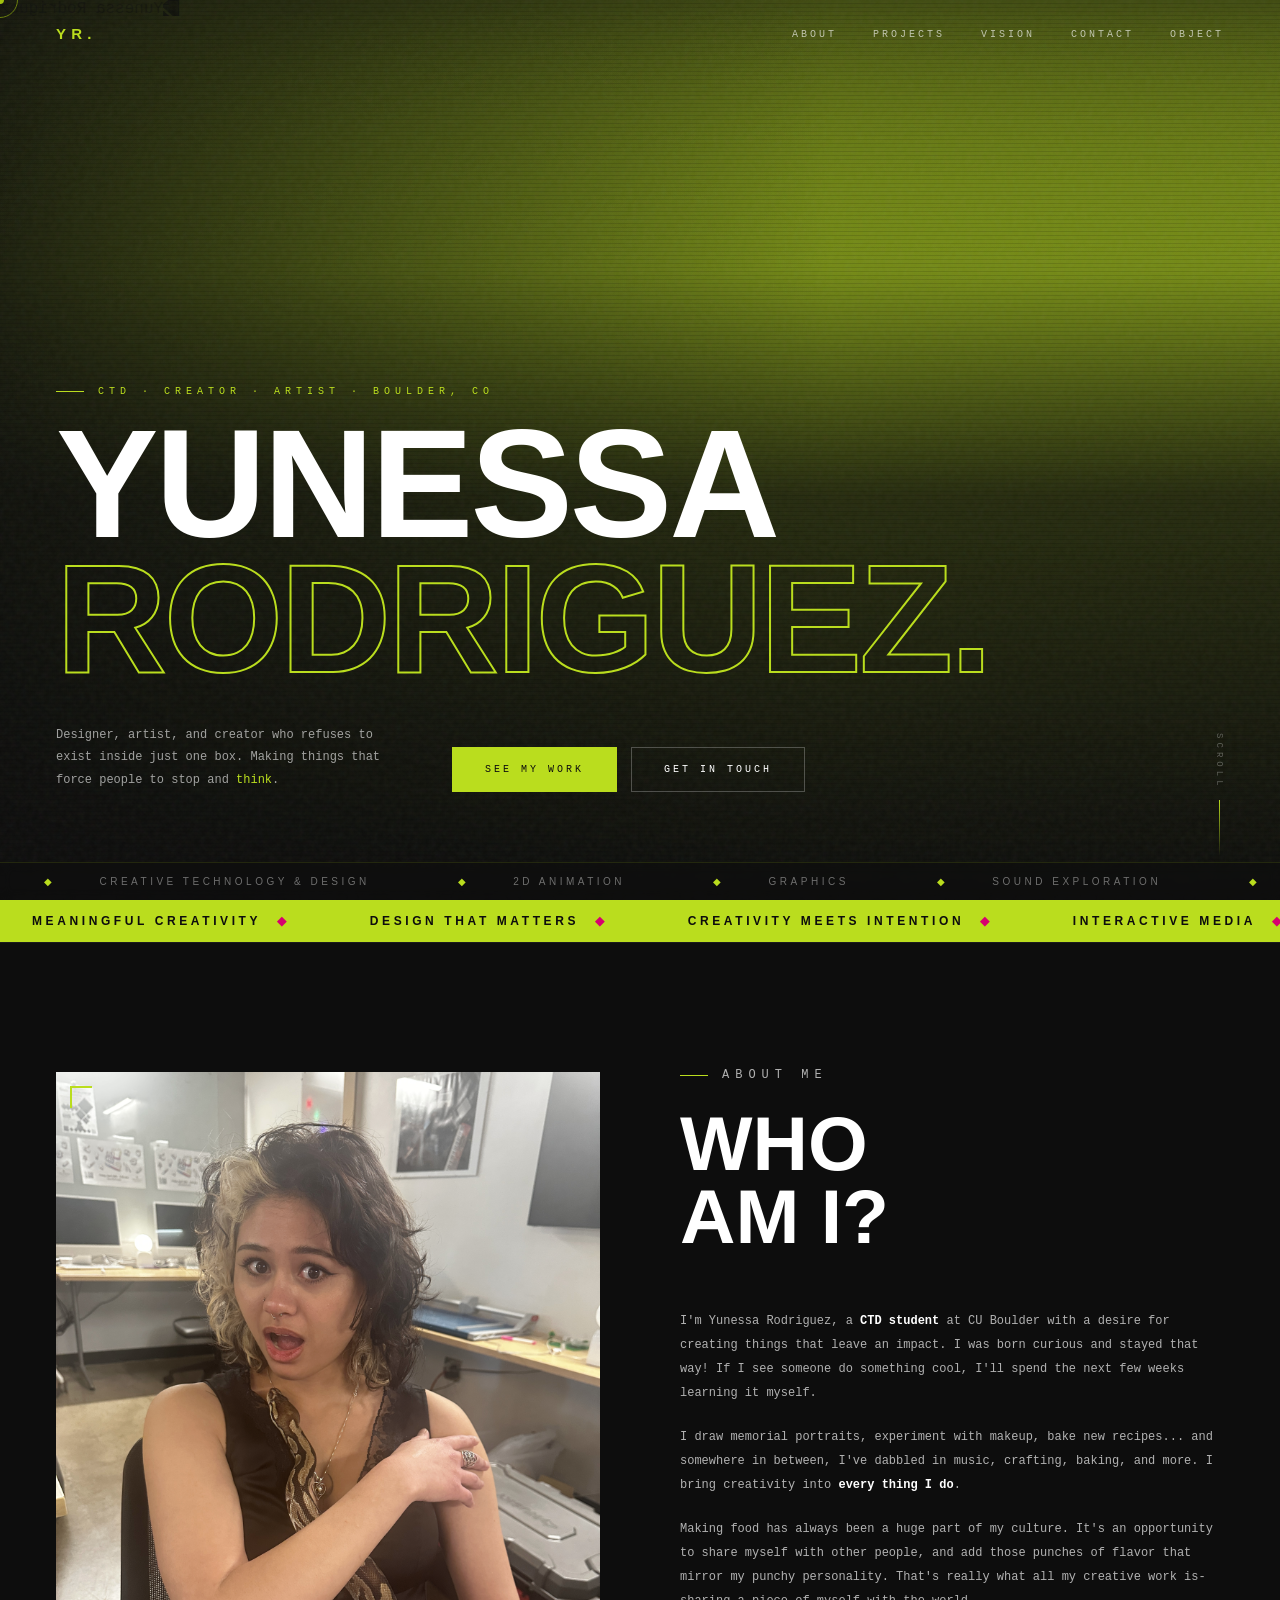
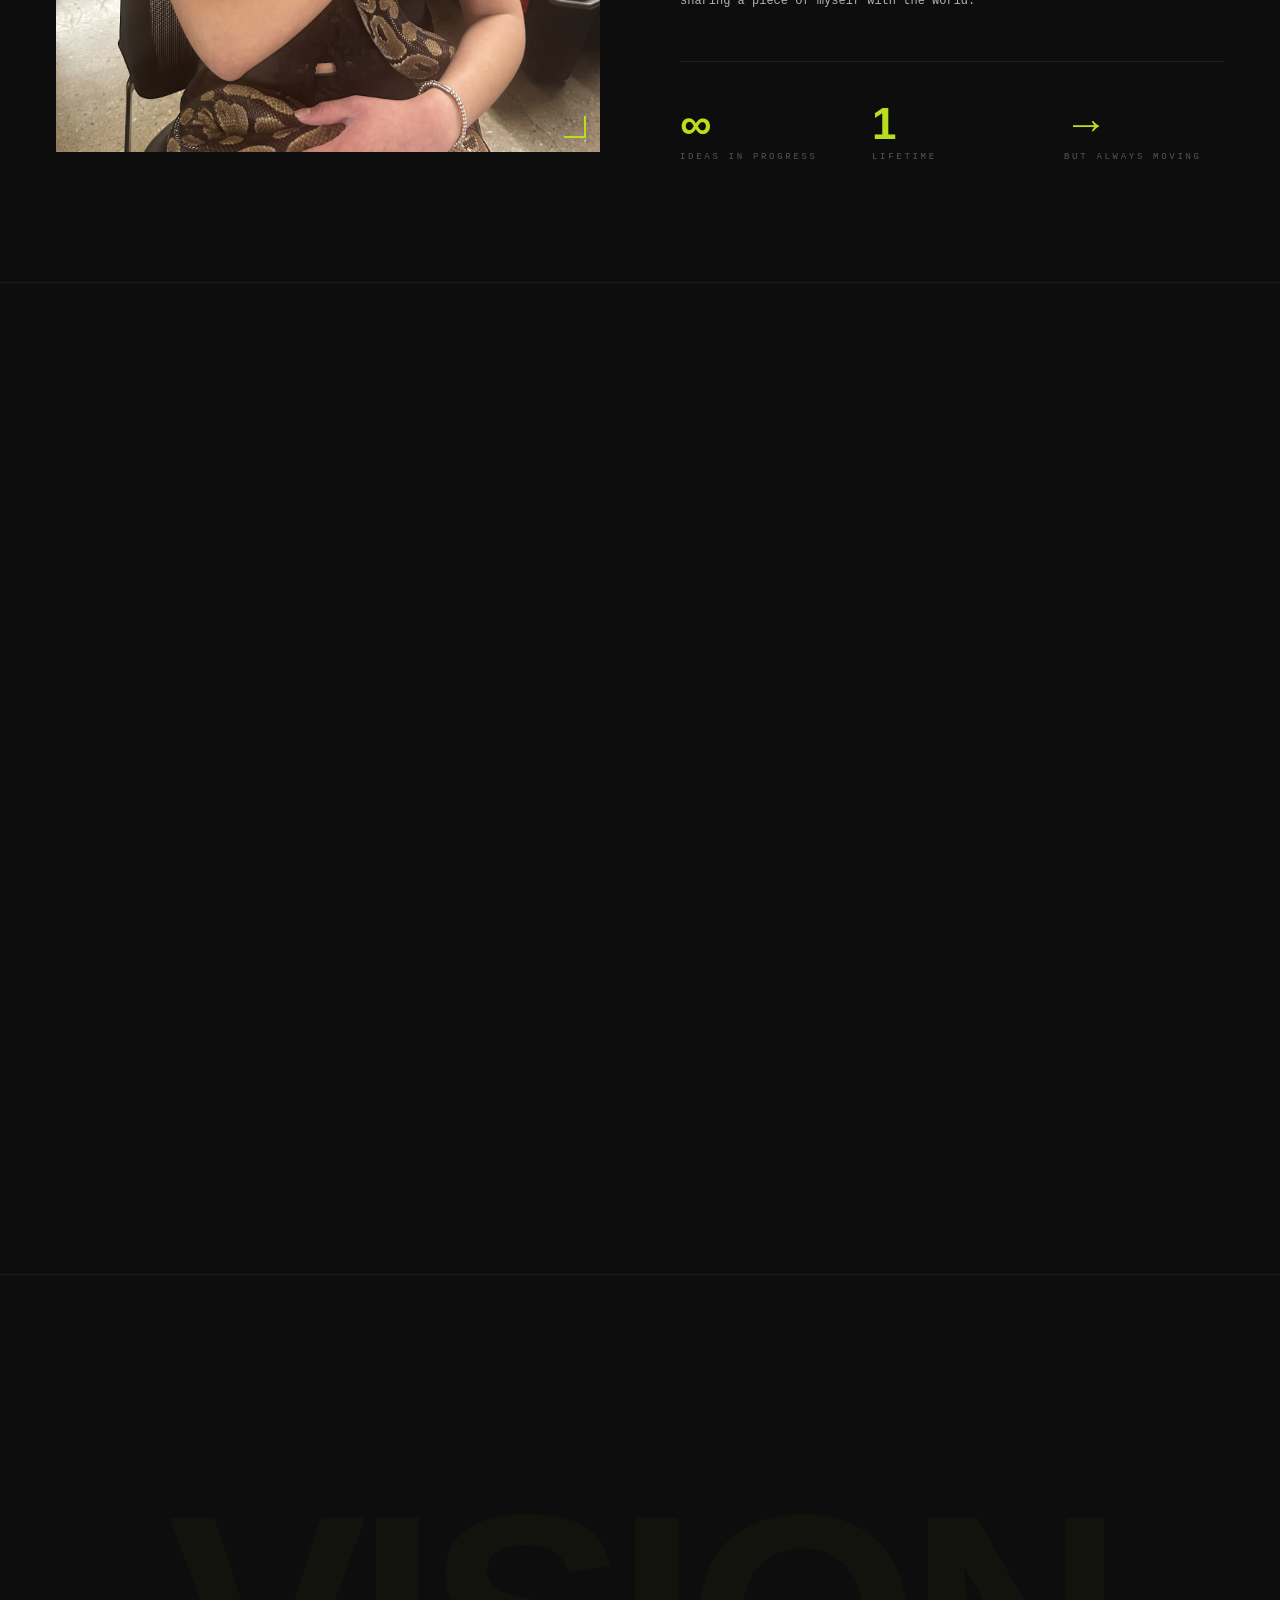
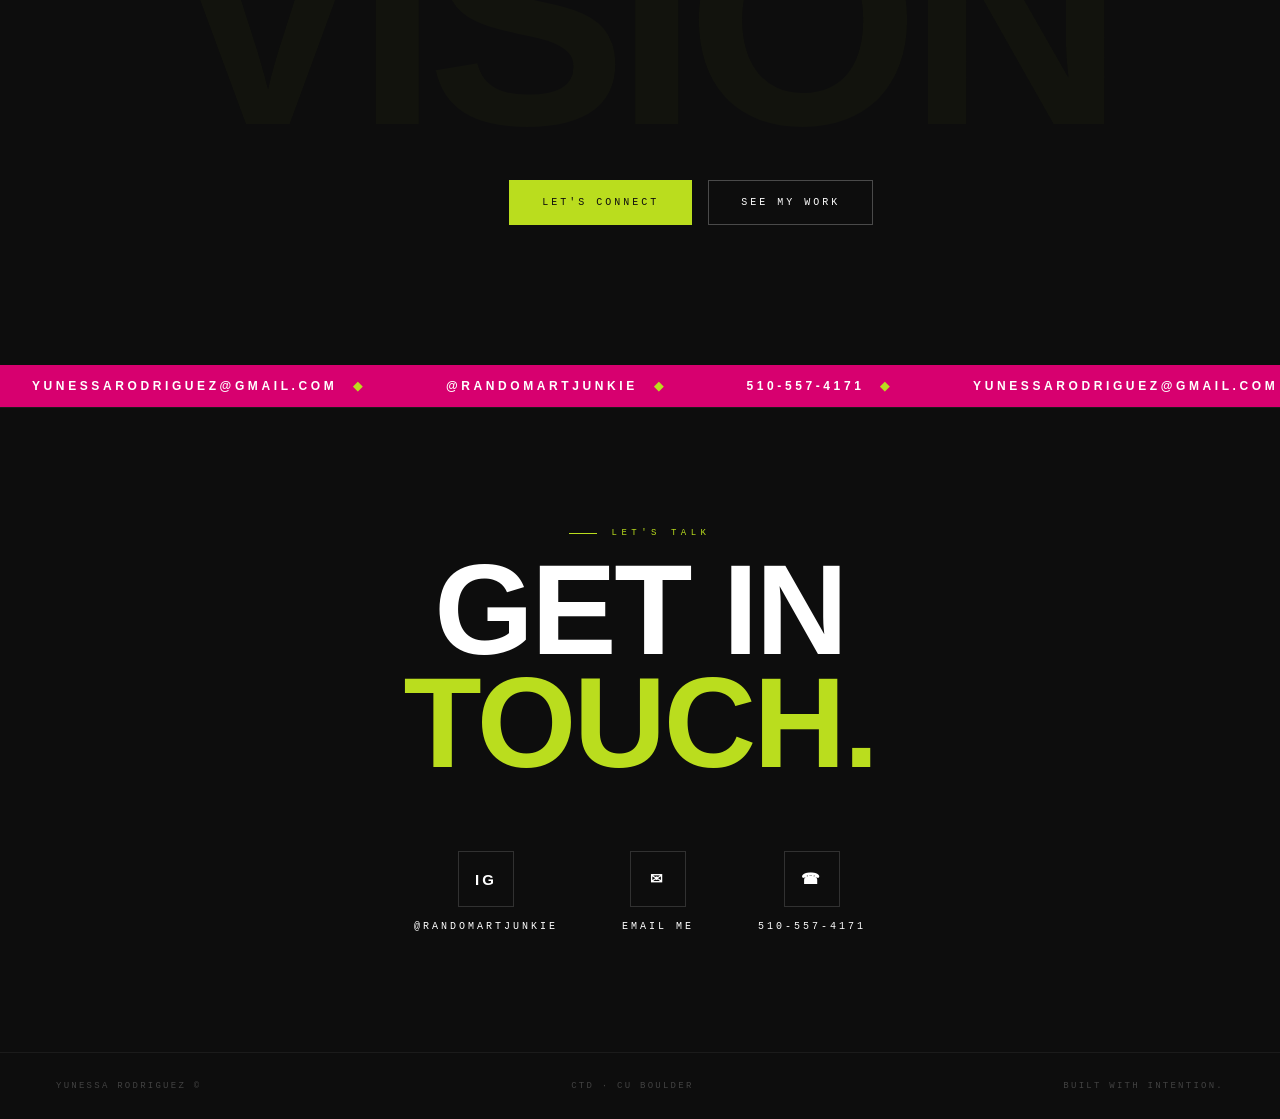
==== commit a5154427: "uhh" ====
--- a/index.html
+++ b/index.html
@@ -14,11 +14,16 @@
 
   <nav id="mainNav">
     <a href="#hero" class="nav-logo">YR.</a>
+    <button class="nav-toggle" id="navToggle" aria-label="Toggle menu">
+      <span></span><span></span><span></span>
+    </button>
+
     <ul class="nav-links">
       <li><a href="#about">About</a></li>
       <li><a href="projects.html">Projects</a></li>
       <li><a href="#goals">Vision</a></li>
       <li><a href="#contact">Contact</a></li>
+      <li><a href="object.html">Object</a></li>
     </ul>
   </nav>
 
@@ -283,6 +288,11 @@
     });
     const nav=document.getElementById('mainNav');
     window.addEventListener('scroll',()=>nav.classList.toggle('scrolled',scrollY>60),{passive:true});
+    const navToggle=document.getElementById('navToggle');
+    if(navToggle){
+      navToggle.addEventListener('click',()=>nav.classList.toggle('nav-open'));
+      document.querySelectorAll('.nav-links a').forEach(a=>a.addEventListener('click',()=>nav.classList.remove('nav-open')));
+    }
     const obs=new IntersectionObserver(entries=>{
       entries.forEach(e=>{if(e.isIntersecting){e.target.classList.add('visible');obs.unobserve(e.target);}});
     },{threshold:0.1});
@@ -346,4 +356,4 @@
     });
   </script>
 </body>
-</html>
+</html>
--- a/styles.css
+++ b/styles.css
@@ -79,6 +79,20 @@
 .nav-links a.active { color: var(--acid); }
 .nav-links a:hover::after,
 .nav-links a.active::after { width: 100%; }
+
+.nav-toggle {
+  display: none;
+  flex-direction: column; justify-content: center; gap: 5px;
+  width: 30px; height: 24px; background: none; border: none; cursor: pointer;
+  z-index: 250; position: relative; padding: 0;
+}
+.nav-toggle span {
+  display: block; width: 100%; height: 2px; background: var(--acid);
+  transition: transform 0.3s ease, opacity 0.2s ease;
+}
+nav.nav-open .nav-toggle span:nth-child(1) { transform: translateY(7px) rotate(45deg); }
+nav.nav-open .nav-toggle span:nth-child(2) { opacity: 0; }
+nav.nav-open .nav-toggle span:nth-child(3) { transform: translateY(-7px) rotate(-45deg); }
 
 /* ══════════════════════════════
    SHARED SECTION ELEMENTS
@@ -236,7 +250,7 @@
 .hero-eyebrow::before { content: ''; width: 28px; height: 1px; background: var(--acid); display: block; }
 .hero-name {
   font-family: kallisto, sans-serif;
-  font-size: clamp(80px, 12vw, 156px);
+  font-size: clamp(42px, 12vw, 156px);
   font-weight: 900; line-height: 0.88; text-transform: uppercase;
   color: var(--white); opacity: 0; animation: fadeUp 0.9s ease 0.5s forwards;
   letter-spacing: -0.02em;
@@ -409,7 +423,7 @@
 #contact { border-top: 1px solid rgba(255,255,255,0.06); padding: 120px 56px; text-align: center; }
 .contact-big {
   font-family: kallisto, sans-serif;
-  font-size: clamp(56px, 10vw, 140px); font-weight: 900;
+  font-size: clamp(40px, 10vw, 140px); font-weight: 900;
   text-transform: uppercase; line-height: 0.88; margin-bottom: 72px; letter-spacing: -0.02em;
 }
 .contact-big span { color: var(--acid); }
@@ -456,7 +470,7 @@
 .page-eyebrow::before { content: ''; width: 28px; height: 1px; background: var(--acid); display: block; }
 .page-title {
   font-family: kallisto, sans-serif;
-  font-size: clamp(56px, 9vw, 120px); font-weight: 900;
+  font-size: clamp(38px, 9vw, 120px); font-weight: 900;
   line-height: 0.9; text-transform: uppercase; letter-spacing: -0.02em;
   opacity: 0; animation: fadeUp 0.8s ease 0.4s forwards;
 }
@@ -617,6 +631,19 @@
 ══════════════════════════════ */
 @media (max-width: 900px) {
   nav, nav.scrolled { padding: 20px 28px; }
+  .nav-toggle { display: flex; }
+  .nav-links {
+    position: fixed; inset: 0; flex-direction: column;
+    align-items: flex-start; justify-content: center; gap: 30px;
+    padding: 0 40px; margin: 0;
+    background: rgba(13,13,13,0.98); backdrop-filter: blur(16px);
+    transform: translateX(100%); transition: transform 0.4s ease;
+  }
+  nav.nav-open .nav-links { transform: translateX(0); }
+  .nav-links a {
+    font-family: kallisto, sans-serif; font-size: 26px; font-weight: 900;
+    letter-spacing: 0.05em;
+  }
   #about { grid-template-columns: 1fr; gap: 48px; padding: 80px 28px; }
   .interests-grid { grid-template-columns: 1fr 1fr; grid-template-rows: auto; }
   .interest-card.wide { grid-column: span 2; height: 280px; }
@@ -625,7 +652,9 @@
   #goals, #contact { padding: 80px 28px; }
   .hero-content { padding: 0 28px 100px; }
   .page-header { padding: 120px 28px 60px; }
-  #visualizer, #projects, #medium, #drawing-plans { padding: 80px 28px; }
+  #visualizer, #projects, #medium, #drawing-plans,
+  #tymb-featured, #tymb-process, #circuits { padding: 80px 28px; }
+  .drawing-embed iframe { height: 480px; }
   .projects-grid { grid-template-columns: 1fr 1fr; }
   .project-card.wide { grid-column: span 2; }
   .medium-grid { grid-template-columns: repeat(2, 1fr); }
